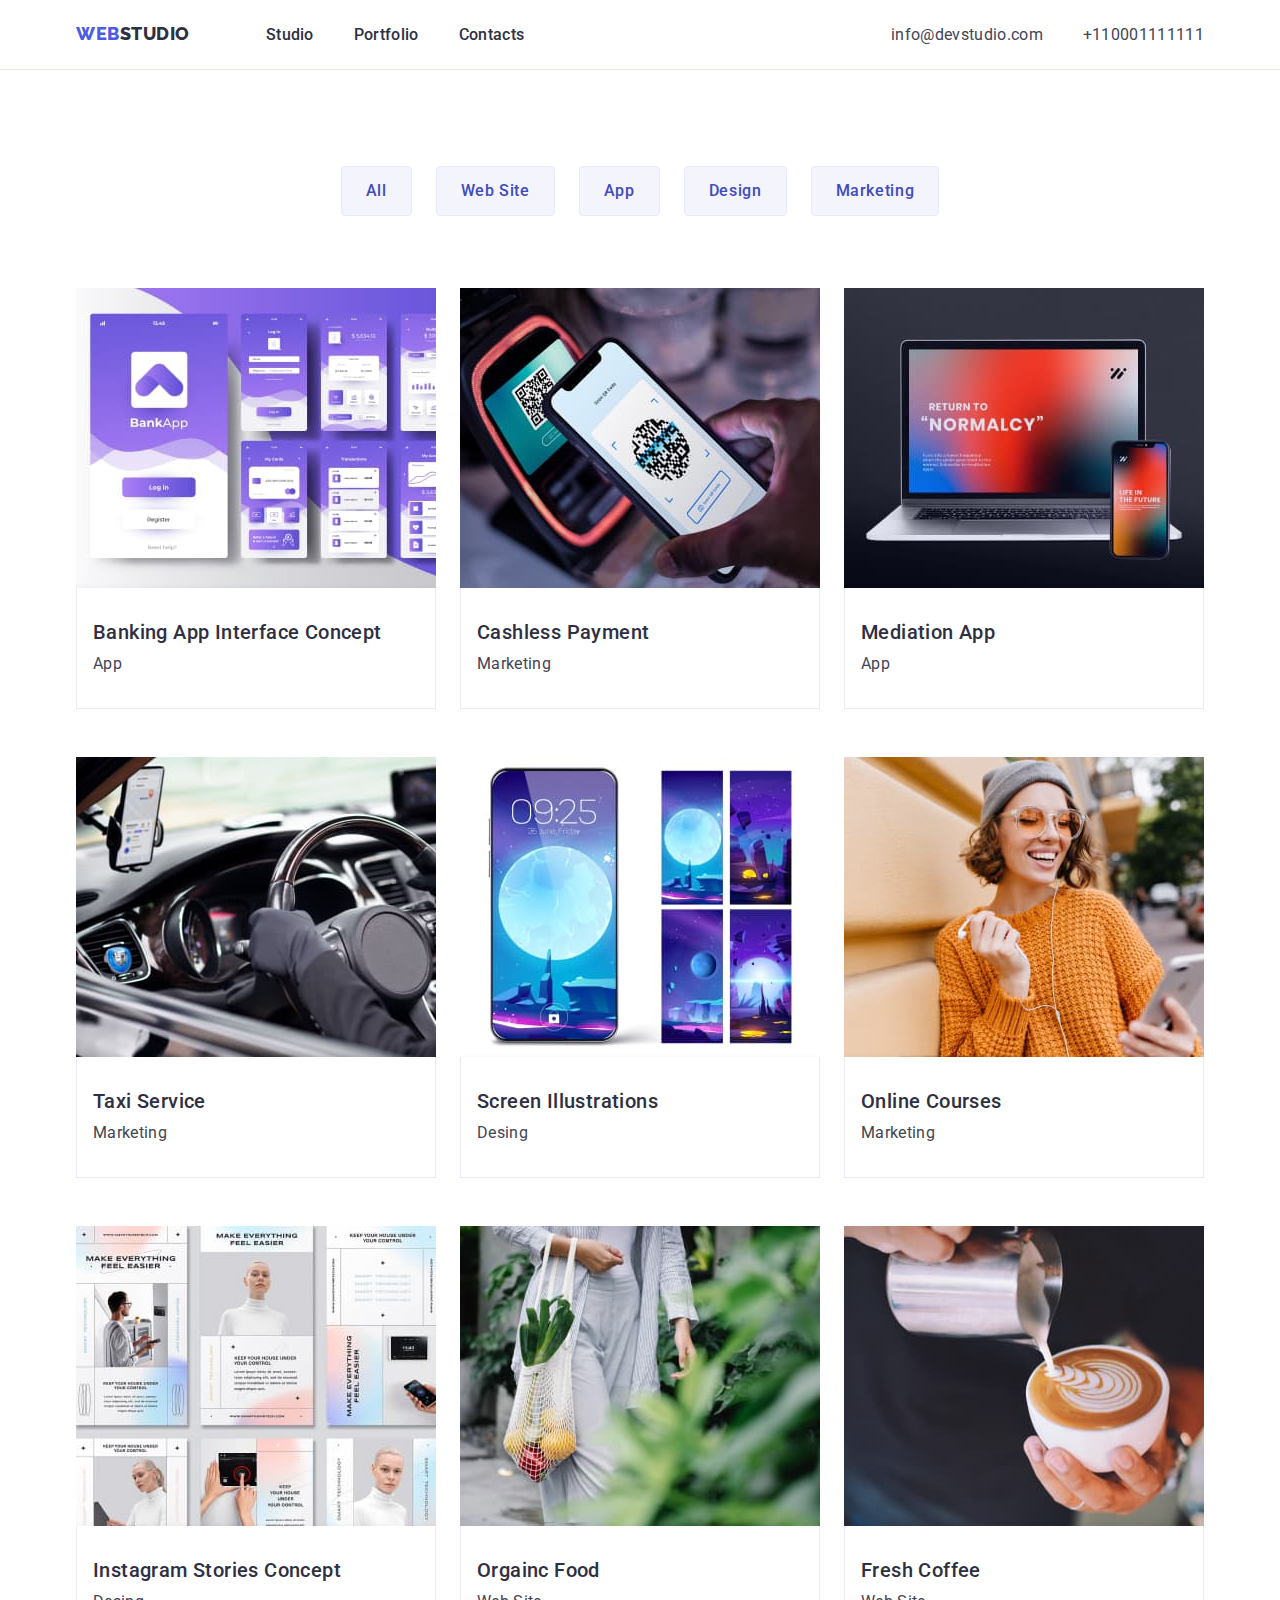
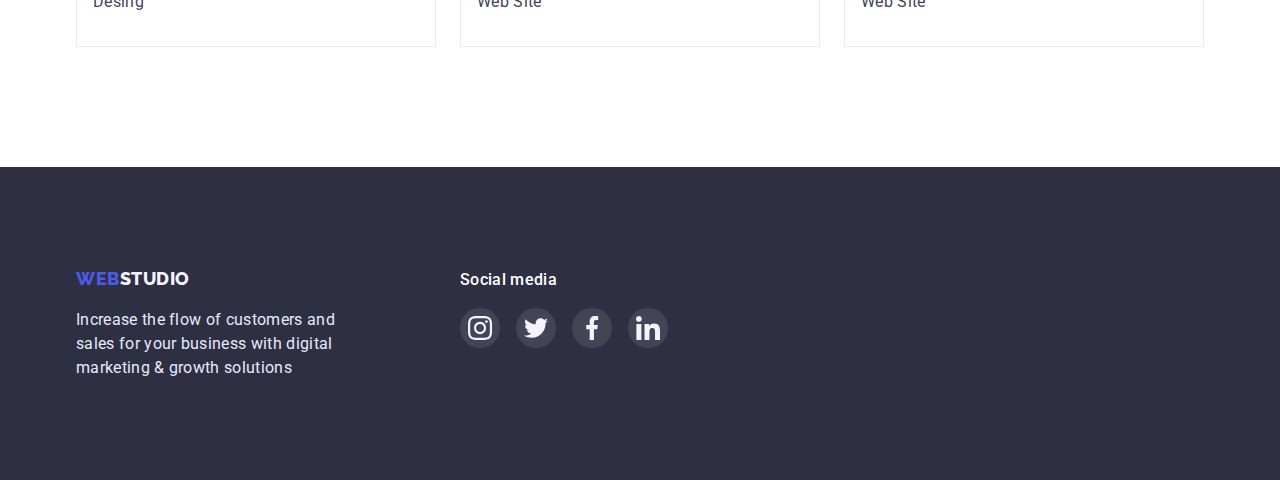
==== portfolio.html @ 86a7ce0c "home work" ====
<!DOCTYPE html>
<html lang="en">
  <head>
    <meta charset="UTF-8" />
    <meta http-equiv="X-UA-Compatible" content="IE=edge" />
    <meta name="viewport" content="width=device-width, initial-scale=1.0" />
    <link rel="preconnect" href="https://fonts.googleapis.com" />
    <link rel="preconnect" href="https://fonts.gstatic.com" crossorigin />
    <link
      href="https://fonts.googleapis.com/css2?family=Raleway:wght@800&family=Roboto:wght@400;500;700;900&display=swap"
      rel="stylesheet"
    />
    <link
      rel="stylesheet"
      href="https://cdn.jsdelivr.net/npm/modern-normalize@1.1.0/modern-normalize.min.css"
    />
    <title>WebStudio</title>
    <link rel="stylesheet" href="./css/styles.css" />
  </head>
  <body>
    <header class="header">
      <div class="container navigation-container">
        <nav class="navigation">
          <a href="" class="logo link"
            ><span class="logo-web">WEB</span
            ><span class="logo-studio">STUDIO</span></a
          >
          <ul class="navigation-list list">
            <li>
              <a class="navigation-link link" href="./index.html"> Studio</a>
            </li>
            <li>
              <a class="navigation-link link" href="./portfolio.html"
                >Portfolio</a
              >
            </li>
            <li><a class="navigation-link link" href="">Contacts</a></li>
          </ul>
        </nav>
        <address>
          <ul class="contacts list">
            <li class="contacts-item">
              <a class="contacts-link link" href="mailto:info@devstudio.com"
                >info@devstudio.com</a
              >
            </li>
            <li class="contacts-item">
              <a class="contacts-link link" href="tel:+110001111111"
                >+110001111111</a
              >
            </li>
          </ul>
        </address>
      </div>
    </header>
    <main>
      <section class="card-menu">
        <div class="container">
          <h1 hidden>Our Works</h1>
          <ul class="button-list list">
            <li class="button-item">
              <button type="button" class="button-icon">All</button>
            </li>
            <li class="button-item">
              <button type="button" class="button-icon">Web Site</button>
            </li>
            <li class="button-item">
              <button type="button" class="button-icon">App</button>
            </li>
            <li class="button-item">
              <button type="button" class="button-icon">Design</button>
            </li>
            <li class="button-item">
              <button type="button" class="button-icon">Marketing</button>
            </li>
          </ul>

          <ul class="cards-list list">
            <li class="cards-item" tabindex="0">
              <div class="card-photo">
                <img
                  src="./images/bankingapp.jpg"
                  alt="photo of the application "
                  width="360"
                  height="300"
                />
                <div class="overlay-card">
                  <p class="overlay-text">
                    14 Stylish and User-Friendly App Design Concepts · Task
                    Manager App · Calorie Tracker App · Exotic Fruit Ecommerce
                    App · Cloud Storage App
                  </p>
                </div>
              </div>
              <div class="cards-description">
                <h3 class="cards-name">Banking App Interface Concept</h3>
                <p class="cards-text">App</p>
              </div>
            </li>
            <li class="cards-item" tabindex="0">
              <div class="card-photo">
                <img
                  src="./images/cashlesspayment.jpg"
                  alt="Photo of the employee"
                  width="360"
                  height="300"
                />
                <div class="overlay-card">
                  <p class="overlay-text">
                    14 Stylish and User-Friendly App Design Concepts · Task
                    Manager App · Calorie Tracker App · Exotic Fruit Ecommerce
                    App · Cloud Storage App
                  </p>
                </div>
              </div>
              <div class="cards-description">
                <h3 class="cards-name">Cashless Payment</h3>
                <p class="cards-text">Marketing</p>
              </div>
            </li>
            <li class="cards-item" tabindex="0">
              <div class="card-photo">
                <img
                  src="./images/meditationapp.jpg"
                  alt="Photo of the application"
                  width="360"
                  height="300"
                />
                <div class="overlay-card">
                  <p class="overlay-text">
                    14 Stylish and User-Friendly App Design Concepts · Task
                    Manager App · Calorie Tracker App · Exotic Fruit Ecommerce
                    App · Cloud Storage App
                  </p>
                </div>
              </div>
              <div class="cards-description">
                <h3 class="cards-name">Mediation App</h3>
                <p class="cards-text">App</p>
              </div>
            </li>
            <li class="cards-item" tabindex="0">
              <div class="card-photo">
                <img
                  src="./images/taxisevice.jpg"
                  alt="Photo of the employee"
                  width="360"
                  height="300"
                />
                <div class="overlay-card">
                  <p class="overlay-text">
                    14 Stylish and User-Friendly App Design Concepts · Task
                    Manager App · Calorie Tracker App · Exotic Fruit Ecommerce
                    App · Cloud Storage App
                  </p>
                </div>
              </div>
              <div class="cards-description">
                <h3 class="cards-name">Taxi Service</h3>
                <p class="cards-text">Marketing</p>
              </div>
            </li>
            <li class="cards-item" tabindex="0">
              <div class="card-photo">
                <img
                  src="./images/screenillustrations.jpg"
                  alt="Photo of the employee"
                  width="360"
                  height="300"
                />
                <div class="overlay-card">
                  <p class="overlay-text">
                    14 Stylish and User-Friendly App Design Concepts · Task
                    Manager App · Calorie Tracker App · Exotic Fruit Ecommerce
                    App · Cloud Storage App
                  </p>
                </div>
              </div>
              <div class="cards-description">
                <h3 class="cards-name">Screen Illustrations</h3>
                <p class="cards-text">Desing</p>
              </div>
            </li>
            <li class="cards-item" tabindex="0">
              <div class="card-photo">
                <img
                  src="./images/onlinecourses.jpg"
                  alt="Photo of the employee"
                  width="360"
                  height="300"
                />
                <div class="overlay-card">
                  <p class="overlay-text">
                    14 Stylish and User-Friendly App Design Concepts · Task
                    Manager App · Calorie Tracker App · Exotic Fruit Ecommerce
                    App · Cloud Storage App
                  </p>
                </div>
              </div>
              <div class="cards-description">
                <h3 class="cards-name">Online Courses</h3>
                <p class="cards-text">Marketing</p>
              </div>
            </li>
            <li class="cards-item" tabindex="0">
              <div class="card-photo">
                <img
                  src="./images/instagramstories.jpg"
                  alt="Photo of the employee"
                  width="360"
                  height="300"
                />
                <div class="overlay-card">
                  <p class="overlay-text">
                    14 Stylish and User-Friendly App Design Concepts · Task
                    Manager App · Calorie Tracker App · Exotic Fruit Ecommerce
                    App · Cloud Storage App
                  </p>
                </div>
              </div>
              <div class="cards-description">
                <h3 class="cards-name">Instagram Stories Concept</h3>
                <p class="cards-text">Desing</p>
              </div>
            </li>
            <li class="cards-item" tabindex="0">
              <div class="card-photo">
                <img
                  src="./images/organicfood.jpg"
                  alt="Photo of the employee"
                  width="360"
                  height="300"
                />
                <div class="overlay-card">
                  <p class="overlay-text">
                    14 Stylish and User-Friendly App Design Concepts · Task
                    Manager App · Calorie Tracker App · Exotic Fruit Ecommerce
                    App · Cloud Storage App
                  </p>
                </div>
              </div>
              <div class="cards-description">
                <h3 class="cards-name">Orgainc Food</h3>
                <p class="cards-text">Web Site</p>
              </div>
            </li>
            <li class="cards-item" tabindex="0">
              <div class="card-photo">
                <img
                  src="./images/freshcoffee.jpg"
                  alt="Photo of the employee"
                  width="360"
                  height="300"
                />
                <div class="overlay-card">
                  <p class="overlay-text">
                    14 Stylish and User-Friendly App Design Concepts · Task
                    Manager App · Calorie Tracker App · Exotic Fruit Ecommerce
                    App · Cloud Storage App
                  </p>
                </div>
              </div>
              <div class="cards-description">
                <h3 class="cards-name">Fresh Coffee</h3>
                <p class="cards-text">Web Site</p>
              </div>
            </li>
          </ul>
        </div>
      </section>
    </main>
    <footer class="footer">
      <div class="container footer-list">
        <div class="footer-box-logo">
          <a class="logo link" href="">
            <span class="logo-web">WEB</span
            ><span class="logo-studio-footer">STUDIO</span></a
          >
          <p class="footer-text">
            Increase the flow of customers and sales for your business with
            digital marketing & growth solutions
          </p>
        </div>
        <div class="social-media">
          <p class="social-media-title">Social media</p>
          <ul class="social-icon-list list">
            <li class="social-list-item">
              <a href="" class="social-list-link">
                <svg class="social-icon" width="24" height="24">
                  <use href="./images/icon.svg#icon-instagram-team"></use>
                </svg>
              </a>
            </li>
            <li class="social-list-item">
              <a href="" class="social-list-link">
                <svg class="social-icon" width="24" height="24">
                  <use href="./images/icon.svg#icon-twitter-team"></use>
                </svg>
              </a>
            </li>
            <li class="social-list-item">
              <a href="" class="social-list-link">
                <svg class="social-icon" width="24" height="24">
                  <use href="./images/icon.svg#icon-facebook-team"></use>
                </svg>
              </a>
            </li>
            <li class="social-list-item">
              <a href="" class="social-list-link">
                <svg class="social-icon" width="24" height="24">
                  <use href="./images/icon.svg#icon-linkedin-team"></use>
                </svg>
              </a>
            </li>
          </ul>
        </div>
      </div>
    </footer>
  </body>
</html>
---- css/styles.css ----
/* Head */
:root {
  --first-btn-color: #4d5ae5;
  --second-btn-color: #404bbf;
  --logo-font: "Raleway", sans-serif;
  --btn-text-color: #404bbf;
  --btn-bg-color: #f4f4fd;
  --btn-sol-color: #e7e9fc;
  --btn-cursor: pointer;
  --text-color: #434455;
  --text-color-hero: #ffffff;
  --color-tx-ourworkers: #2e2f42;
}
* {
  box-sizing: border-box;
}

.container {
  width: 1158px;
  padding: 0 15px;
  margin: 0 auto;
}
h1,
h2,
h3,
h4,
h5,
h6,
p {
  margin: 0;
}
/* --------------none----------- */
ul {
  padding-left: 0;
  list-style: none;
}
.list {
  margin: 0;
}
.link {
  text-decoration: none;
}
body {
  font-family: "Roboto", sans-serif;

  line-height: 1.5;
  color: var(--text-color);
  letter-spacing: 0.02em;
  background: var(--text-color-hero);
}
.header {
  border-bottom: 1px solid #e7e9fc;
}

.logo-web {
  letter-spacing: 0.03em;
  text-transform: uppercase;

  color: var(--first-btn-color);
  font-family: var(--logo-font);
  font-weight: 800;
  font-size: 18px;
  line-height: 1.33;
}

.logo-studio {
  font-family: var(--logo-font);
  font-weight: 800;
  font-size: 18px;
  line-height: 1.33;

  letter-spacing: 0.03em;
  text-transform: uppercase;
  color: var(--color-tx-ourworkers);
}
.navigation-container {
  display: flex;
  align-items: center;
}

.navigation {
  display: flex;
  gap: 76px;
  align-items: center;
}
.navigation-list {
  display: flex;
  gap: 40px;
}
.navigation-link {
  display: block;
  padding: 24px 0;
  font-weight: 500;

  line-height: 1.33;
  color: var(--color-tx-ourworkers);

  letter-spacing: 0.02em;
}
.navigation-link:hover {
  color: var(--btn-text-color);
}
.navigation-link:focus {
  color: var(--btn-text-color);
}
address {
  margin-left: auto;
}
.contacts {
  display: flex;
  gap: 40px;
  font-style: normal;
}
.contacts-link {
  line-height: 1.5;
  letter-spacing: 0.02em;
  color: var(--text-color);
}
.contacts-link:hover {
  color: var(--btn-text-color);
}
.contacts-link:focus {
  color: var(--btn-text-color);
}

/* main-content */
.hero {
  background-image: linear-gradient(
      rgba(46, 47, 66, 0.7),
      rgba(46, 47, 66, 0.7)
    ),
    url("../images/peopleoffice.jpg");
  max-width: 1440px;
  background-size: cover;
  background-repeat: no-repeat;
  padding: 188px 0;
  margin: 0 auto;
}
.hero-title {
  font-weight: 700;
  font-size: 56px;
  line-height: 1.07;
  margin-left: auto;
  margin-right: auto;
  margin-bottom: 48px;
  width: 496px;
  letter-spacing: 0.02em;
  color: var(--text-color-hero);
}
.hero-button {
  cursor: pointer;
  background: var(--first-btn-color);
  box-shadow: 0px 4px 4px rgba(0, 0, 0, 0.15);
  border-radius: 4px;
  font-family: inherit;
  font-weight: 500;
  font-size: 16px;
  line-height: 1.5;
  color: var(--text-color-hero);
  padding: 16px 32px;
  letter-spacing: 0.04em;
  display: block;
  margin: 0 auto;
  border: none;
}
.hero-button:hover {
  background: var(--second-btn-color);
  box-shadow: 0px 4px 4px rgba(0, 0, 0, 0.15);
  border-radius: 4px;
}
.hero-button:focus {
  background: var(--second-btn-color);
  box-shadow: 0px 4px 4px rgba(0, 0, 0, 0.15);
  border-radius: 4px;
}

/*-----------Strengths--------------*/
.section-strengths {
  padding-top: 120px;
  padding-bottom: 120px;
}
.strengths-list {
  display: flex;
  gap: 24px;
}
.strengths-icon {
  box-sizing: border-box;
  border-width: 264px 112px;

  background: var(--btn-bg-color);
  border-radius: 4px;
}

.strengths-icon-item {
  display: flex;
  justify-content: center;
  align-items: center;
  width: 264px;
  height: 112px;
  background-color: var(--btn-bg-color);
}
.strengths-title {
  font-weight: 500;
  font-size: 20px;
  line-height: 1.2;
  margin-top: 8px;
  margin-bottom: 8px;
  letter-spacing: 0.02em;
  color: var(--color-tx-ourworkers);
}

/* --------------WHAT ARE WE DOING---------- */
.our-work {
  padding-bottom: 120px;
}
.our-work-title {
  text-align: center;
  font-weight: 700;
  font-size: 36px;
  line-height: 1.11;
  letter-spacing: 0.02em;
  text-transform: capitalize;
  color: var(--color-tx-ourworkers);

  margin-bottom: 72px;
}
.our-work-list {
  display: flex;
  gap: 24px;
}
img {
  display: block;
}
/* -------------------OUR TEAM-------------- */
.team-section {
  background: var(--btn-bg-color);
  padding-top: 120px;
  padding-bottom: 120px;
}
.team-title {
  text-align: center;
  font-weight: 700;
  font-size: 36px;
  line-height: 1.11;
  letter-spacing: 0.02em;
  text-transform: capitalize;
  color: var(--color-tx-ourworkers);
  margin-bottom: 72px;
}
.team-list {
  display: flex;
  gap: 24px;
}
.team-item {
  background: var(--text-color-hero);
  box-shadow: 0px 1px 6px rgba(46, 47, 66, 0.08),
    0px 1px 1px rgba(46, 47, 66, 0.16), 0px 2px 1px rgba(46, 47, 66, 0.08);
  border-radius: 0px 0px 4px 4px;
  text-align: center;
}
.team-mane {
  padding-top: 32px;
  padding-bottom: 32px;
}
.team-name {
  font-weight: 500;
  font-size: 20px;
  line-height: 1.2;
  letter-spacing: 0.02em;
  color: var(--color-tx-ourworkers);
  margin-bottom: 8px;
}
.team-icon-list {
  display: flex;
  justify-content: center;
  gap: 24px;
  margin-top: 8px;
}
.icon-list-link {
  display: flex;
  justify-content: center;
  align-items: center;
  width: 40px;
  height: 40px;
  border-radius: 50%;
  background-color: var(--first-btn-color);
}
.team-icon {
  fill: var(--btn-bg-color);
}
.icon-list-link:hover {
  background-color: var(--second-btn-color);
}
.icon-list-link:focus {
  background-color: var(--second-btn-color);
}
/* ------------customers----------- */
.customers {
  padding-top: 130px;
  padding-bottom: 120px;
}

.customers-title {
  font-weight: 700;
  font-size: 36px;
  line-height: 1.11;
  text-align: center;
  letter-spacing: 0.02em;
  margin-bottom: 72px;
}

.customers-icon-list {
  display: flex;
  justify-content: center;
  gap: 24px;
}

.customers-list-link {
  display: flex;
  justify-content: center;
  align-items: center;
  width: 168px;
  height: 88px;
  border: 1px solid #8e8f99;
  border-radius: 4px;
}

.customers-list-link:hover,
.customers-list-link:focus {
  border: 1px solid var(--second-btn-color);
  border-radius: 4psx;
}

.customers-icon {
  fill: #8e8f99;
}

.customers-list-link:focus .customers-icon,
.customers-list-link:hover .customers-icon {
  fill: var(--second-btn-color);
}

/* -----------FOOTER------------- */
.footer {
  background: var(--color-tx-ourworkers);
  padding-top: 100px;
  padding-bottom: 100px;
  margin: 0 auto;
}
.footer-list {
  display: flex;
  align-items: baseline;
}

.logo-studio-footer {
  font-family: var(--logo-font);
  font-weight: 800;
  font-size: 18px;
  line-height: 1.33;

  letter-spacing: 0.03em;
  text-transform: uppercase;
  color: var(--btn-bg-color);
}
.footer-text {
  line-height: 1.5;
  letter-spacing: 0.02em;
  color: var(--btn-sol-color);
  width: 264px;
  margin-top: 16px;
}
/* ----------social-media-------- */
.social-media {
  margin-left: 120px;
}
.social-media-title {
  font-weight: 500;
  letter-spacing: 0.02em;
  color: var(--text-color-hero);
}
.social-icon-list {
  display: flex;
  gap: 16px;
  margin-top: 16px;
}

.social-list-link {
  display: flex;
  justify-content: center;
  align-items: center;
  width: 40px;
  height: 40px;
  border-radius: 50%;
  background-color: rgba(255, 255, 255, 0.1);
}
.social-list-link:hover,
.social-list-link:focus {
  background-color: #31d0aa;
}
.social-icon {
  fill: var(--btn-bg-color);
}

/* ----------PORTFOLIO.HTML--------------- */
.card-menu {
  padding-top: 96px;
  padding-bottom: 120px;
}
.button-list {
  display: flex;
  padding: 0px;
  gap: 24px;
  justify-content: center;
  margin-bottom: 72px;
}

.button-icon {
  cursor: var(--btn-cursor);
  font-family: "Roboto", sans-serif;
  font-weight: 500;
  font-size: 16px;
  line-height: 1.5;
  background: var(--btn-bg-color);
  padding: 12px 24px;
  border: 1px solid var(--btn-sol-color);
  border-radius: 4px;

  letter-spacing: 0.04em;
  color: var(--btn-text-color);
}

.button-icon:hover,
.button-icon:focus {
  background: var(--second-btn-color);
  box-shadow: 0px 3px 1px rgba(0, 0, 0, 0.1), 0px 2px 1px rgba(0, 0, 0, 0.08),
    0px 2px 2px rgba(0, 0, 0, 0.12);
  border-radius: 4px;
  letter-spacing: 0.04em;

  color: var(--text-color-hero);
}
.title-our-works {
  font-weight: 700;
  font-size: 36px;
  line-height: 1.11;
  letter-spacing: 0.02em;
  text-transform: capitalize;
}
.card-photo {
  position: relative;
  overflow: hidden;
}
.overlay-text {
  letter-spacing: 0.02em;

  padding: 40px 32px;
  color: #f4f4fd;
}
.overlay-card {
  position: absolute;
  width: 360px;
  height: 300px;
  top: 0;
  left: 0;
  background-color: #4d5ae5;
  box-shadow: 0px 1px 6px rgba(46, 47, 66, 0.08),
    0px 1px 1px rgba(46, 47, 66, 0.16), 0px 2px 1px rgba(46, 47, 66, 0.08);
  transform: translateY(100%);
  transition-duration: 250ms;
  transition-timing-function: cubic-bezier(0.4, 0, 0.2, 1);
  transition-delay: 0;
}

.cards-item:hover .overlay-card,
.cards-item:focus .overlay-card {
  transform: translateY(0);
}
.cards-description {
  border: 1px solid var(--btn-sol-color);
  border-top: none;
  background: var(--text-color-hero);
  padding-top: 32px;
  padding-bottom: 32px;
  padding-left: 16px;
}
.cards-description:hover,
.cards-description:focus {
  box-shadow: 0px 1px 6px rgba(46, 47, 66, 0.08),
    0px 1px 1px rgba(46, 47, 66, 0.16), 0px 2px 1px rgba(46, 47, 66, 0.08);
}
.cards-list {
  display: flex;
  column-gap: 24px;
  row-gap: 48px;
  flex-wrap: wrap;
}
.card-photo {
  border: none;
}

.cards-name {
  font-weight: 500;
  font-size: 20px;
  line-height: 1.2;
  margin-bottom: 8px;
  letter-spacing: 0.02em;
  color: var(--color-tx-ourworkers);
}
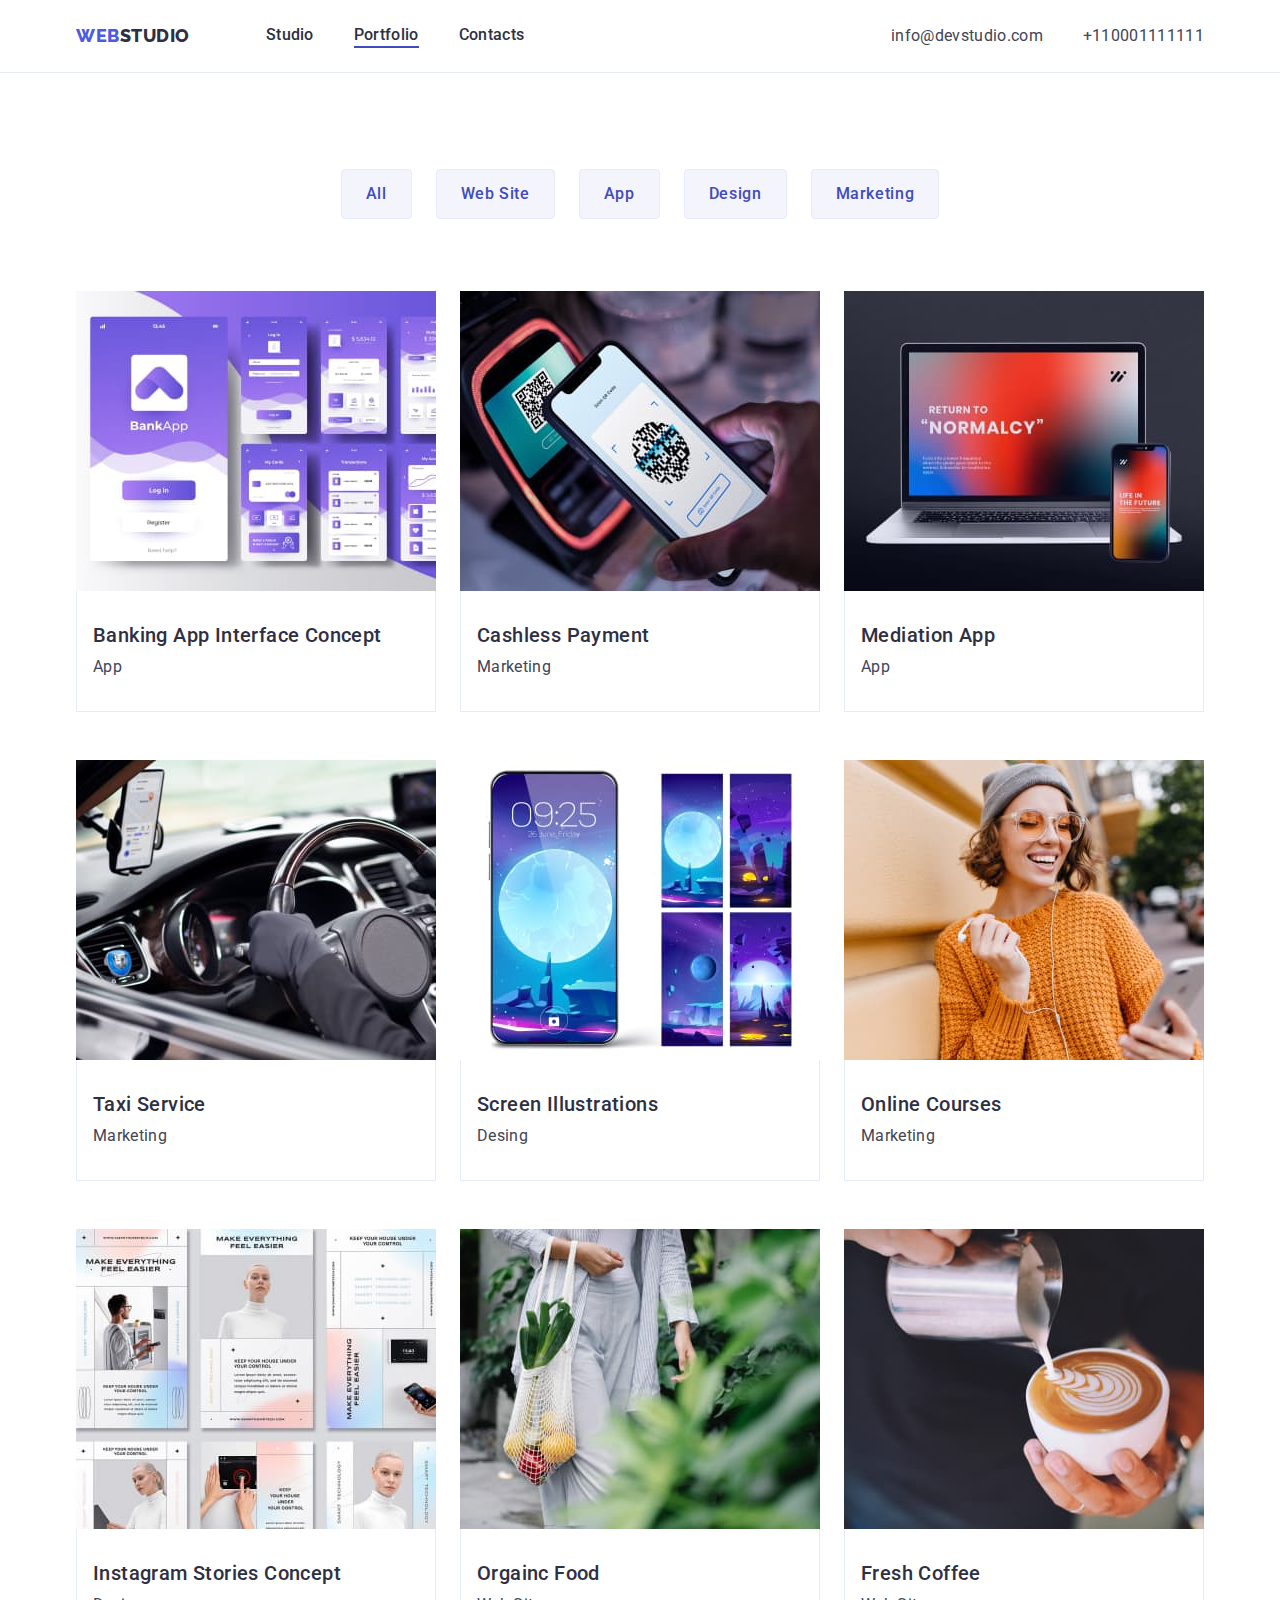
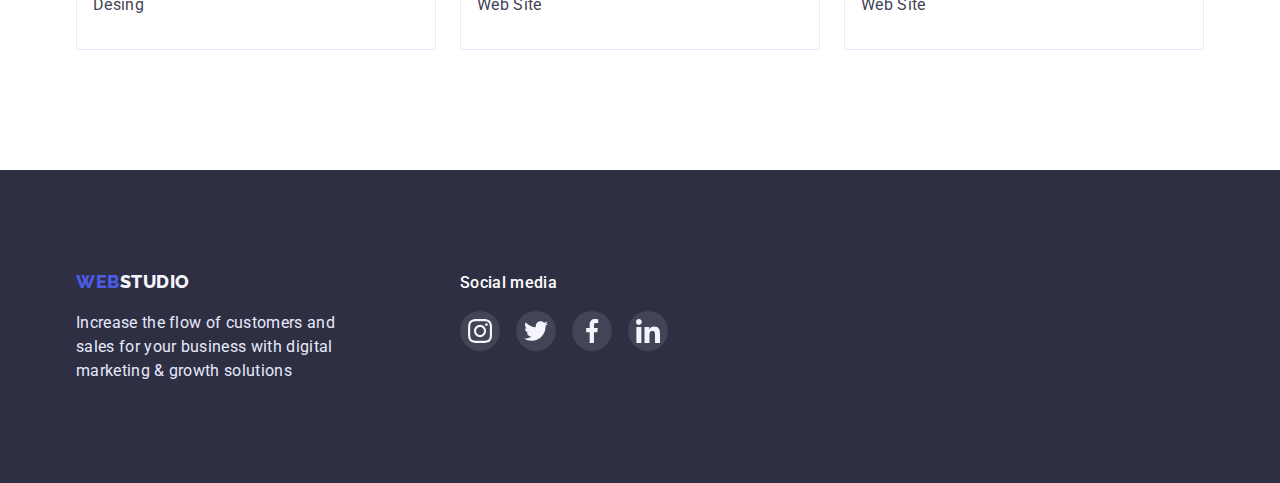
==== commit f4198b05: "home work 5" ====
--- a/portfolio.html
+++ b/portfolio.html
@@ -30,7 +30,9 @@
               <a class="navigation-link link" href="./index.html"> Studio</a>
             </li>
             <li>
-              <a class="navigation-link link" href="./portfolio.html"
+              <a
+                class="navigation-link link-active link"
+                href="./portfolio.html"
                 >Portfolio</a
               >
             </li>
@@ -316,5 +318,6 @@
         </div>
       </div>
     </footer>
+    <script src="./js/modal.js"></script>
   </body>
 </html>
--- a/css/styles.css
+++ b/css/styles.css
@@ -82,6 +82,7 @@
   display: flex;
   gap: 76px;
   align-items: center;
+  height: 72px;
 }
 .navigation-list {
   display: flex;
@@ -96,7 +97,32 @@
   color: var(--color-tx-ourworkers);
 
   letter-spacing: 0.02em;
-}
+  transition-property: color, background-color;
+  transition-duration: 250ms;
+  transition-timing-function: cubic-bezier(0.4, 0, 0.2, 1);
+}
+.link-active::after {
+  content: "";
+  display: block;
+  width: inherit;
+  height: 2px;
+  background-color: var(--btn-text-color);
+}
+.navigation-link:focus::after {
+  content: "";
+  display: block;
+  width: inherit;
+  height: 2px;
+  background-color: var(--btn-text-color);
+}
+.navigation-link:hover::after {
+  content: "";
+  display: block;
+  width: inherit;
+  height: 2px;
+  background-color: var(--btn-text-color);
+}
+
 .navigation-link:hover {
   color: var(--btn-text-color);
 }
@@ -115,10 +141,11 @@
   line-height: 1.5;
   letter-spacing: 0.02em;
   color: var(--text-color);
-}
-.contacts-link:hover {
-  color: var(--btn-text-color);
-}
+  transition-property: color;
+  transition-duration: 250ms;
+  transition-timing-function: cubic-bezier(0.4, 0, 0.2, 1);
+}
+.contacts-link:hover,
 .contacts-link:focus {
   color: var(--btn-text-color);
 }
@@ -162,16 +189,13 @@
   display: block;
   margin: 0 auto;
   border: none;
-}
-.hero-button:hover {
-  background: var(--second-btn-color);
-  box-shadow: 0px 4px 4px rgba(0, 0, 0, 0.15);
-  border-radius: 4px;
-}
+  transition-property: background;
+  transition-duration: 250ms;
+  transition-timing-function: cubic-bezier(0.4, 0, 0.2, 1);
+}
+.hero-button:hover,
 .hero-button:focus {
   background: var(--second-btn-color);
-  box-shadow: 0px 4px 4px rgba(0, 0, 0, 0.15);
-  border-radius: 4px;
 }
 
 /*-----------Strengths--------------*/
@@ -284,16 +308,18 @@
   height: 40px;
   border-radius: 50%;
   background-color: var(--first-btn-color);
+  transition-property: background-сolor;
+  transition-duration: 250ms;
+  transition-timing-function: cubic-bezier(0.4, 0, 0.2, 1);
+}
+.icon-list-link:hover,
+.icon-list-link:focus {
+  background-color: var(--second-btn-color);
 }
 .team-icon {
   fill: var(--btn-bg-color);
 }
-.icon-list-link:hover {
-  background-color: var(--second-btn-color);
-}
-.icon-list-link:focus {
-  background-color: var(--second-btn-color);
-}
+
 /* ------------customers----------- */
 .customers {
   padding-top: 130px;
@@ -323,16 +349,21 @@
   height: 88px;
   border: 1px solid #8e8f99;
   border-radius: 4px;
+  transition-property: border;
+  transition-duration: 250ms;
+  transition-timing-function: cubic-bezier(0.4, 0, 0.2, 1);
 }
 
 .customers-list-link:hover,
 .customers-list-link:focus {
   border: 1px solid var(--second-btn-color);
-  border-radius: 4psx;
 }
 
 .customers-icon {
   fill: #8e8f99;
+  transition-property: fill;
+  transition-duration: 250ms;
+  transition-timing-function: cubic-bezier(0.4, 0, 0.2, 1);
 }
 
 .customers-list-link:focus .customers-icon,
@@ -392,11 +423,15 @@
   height: 40px;
   border-radius: 50%;
   background-color: rgba(255, 255, 255, 0.1);
+  transition-property: background-color;
+  transition-duration: 250ms;
+  transition-timing-function: cubic-bezier(0.4, 0, 0.2, 1);
 }
 .social-list-link:hover,
 .social-list-link:focus {
   background-color: #31d0aa;
 }
+
 .social-icon {
   fill: var(--btn-bg-color);
 }
@@ -424,9 +459,11 @@
   padding: 12px 24px;
   border: 1px solid var(--btn-sol-color);
   border-radius: 4px;
-
   letter-spacing: 0.04em;
   color: var(--btn-text-color);
+  transition-property: background, box-shadow, border-radius, color;
+  transition-duration: 250ms;
+  transition-timing-function: cubic-bezier(0.4, 0, 0.2, 1);
 }
 
 .button-icon:hover,
@@ -435,7 +472,6 @@
   box-shadow: 0px 3px 1px rgba(0, 0, 0, 0.1), 0px 2px 1px rgba(0, 0, 0, 0.08),
     0px 2px 2px rgba(0, 0, 0, 0.12);
   border-radius: 4px;
-  letter-spacing: 0.04em;
 
   color: var(--text-color-hero);
 }
@@ -463,12 +499,10 @@
   top: 0;
   left: 0;
   background-color: #4d5ae5;
-  box-shadow: 0px 1px 6px rgba(46, 47, 66, 0.08),
-    0px 1px 1px rgba(46, 47, 66, 0.16), 0px 2px 1px rgba(46, 47, 66, 0.08);
   transform: translateY(100%);
-  transition-duration: 250ms;
-  transition-timing-function: cubic-bezier(0.4, 0, 0.2, 1);
-  transition-delay: 0;
+  transition-property: background-color, transform;
+  transition-duration: 250ms;
+  transition-timing-function: cubic-bezier(0.4, 0, 0.2, 1);
 }
 
 .cards-item:hover .overlay-card,
@@ -482,6 +516,9 @@
   padding-top: 32px;
   padding-bottom: 32px;
   padding-left: 16px;
+  transition-property: box-shadow;
+  transition-duration: 250ms;
+  transition-timing-function: cubic-bezier(0.4, 0, 0.2, 1);
 }
 .cards-description:hover,
 .cards-description:focus {
@@ -506,3 +543,65 @@
   letter-spacing: 0.02em;
   color: var(--color-tx-ourworkers);
 }
+/* =============== modal window ================*/
+.backdrop {
+  position: fixed;
+  top: 0;
+  left: 0;
+  width: 100%;
+  height: 100%;
+  background-color: rgba(46, 47, 66, 0.4);
+  z-index: 100;
+  transition: opacity, visibility;
+  transition-duration: 250ms;
+  transition-timing-function: linear;
+  transition-delay: 0;
+}
+.backdrop.is-hidden {
+  opacity: 0;
+  visibility: hidden;
+  pointer-events: none;
+}
+.modal {
+  width: 408px;
+  height: 576px;
+  position: absolute;
+  top: 50%;
+  left: 50%;
+  transform: translate(-50%, -50%);
+  background-color: #fcfcfc;
+  box-shadow: 0px 1px 1px rgba(0, 0, 0, 0.14), 0px 1px 3px rgba(0, 0, 0, 0.12),
+    0px 2px 1px rgba(0, 0, 0, 0.2);
+  border-radius: 4px;
+}
+.modal-close-btn {
+  cursor: pointer;
+  display: flex;
+  justify-content: center;
+  align-items: center;
+  background-color: #e7e9fc;
+  border: 1px solid rgba(0, 0, 0, 0.1);
+  border-radius: 50%;
+  position: absolute;
+  top: 24px;
+  right: 24px;
+  height: 24px;
+  width: 24px;
+  transition-property: background-color, border-radius;
+  transition-duration: 250ms;
+  transition-timing-function: cubic-bezier(0.4, 0, 0.2, 1);
+}
+.modal-close-btn:hover,
+.modal-close-btn:focus {
+  background-color: var(--second-btn-color);
+  border-radius: 4px;
+}
+.modal-close-btn-icon {
+  transition-property: fill;
+  transition-duration: 250ms;
+  transition-timing-function: cubic-bezier(0.4, 0, 0.2, 1);
+}
+.modal-close-btn:hover .modal-close-btn-icon,
+.modal-close-btn:focus .modal-close-btn-icon {
+  fill: #ffffff;
+}
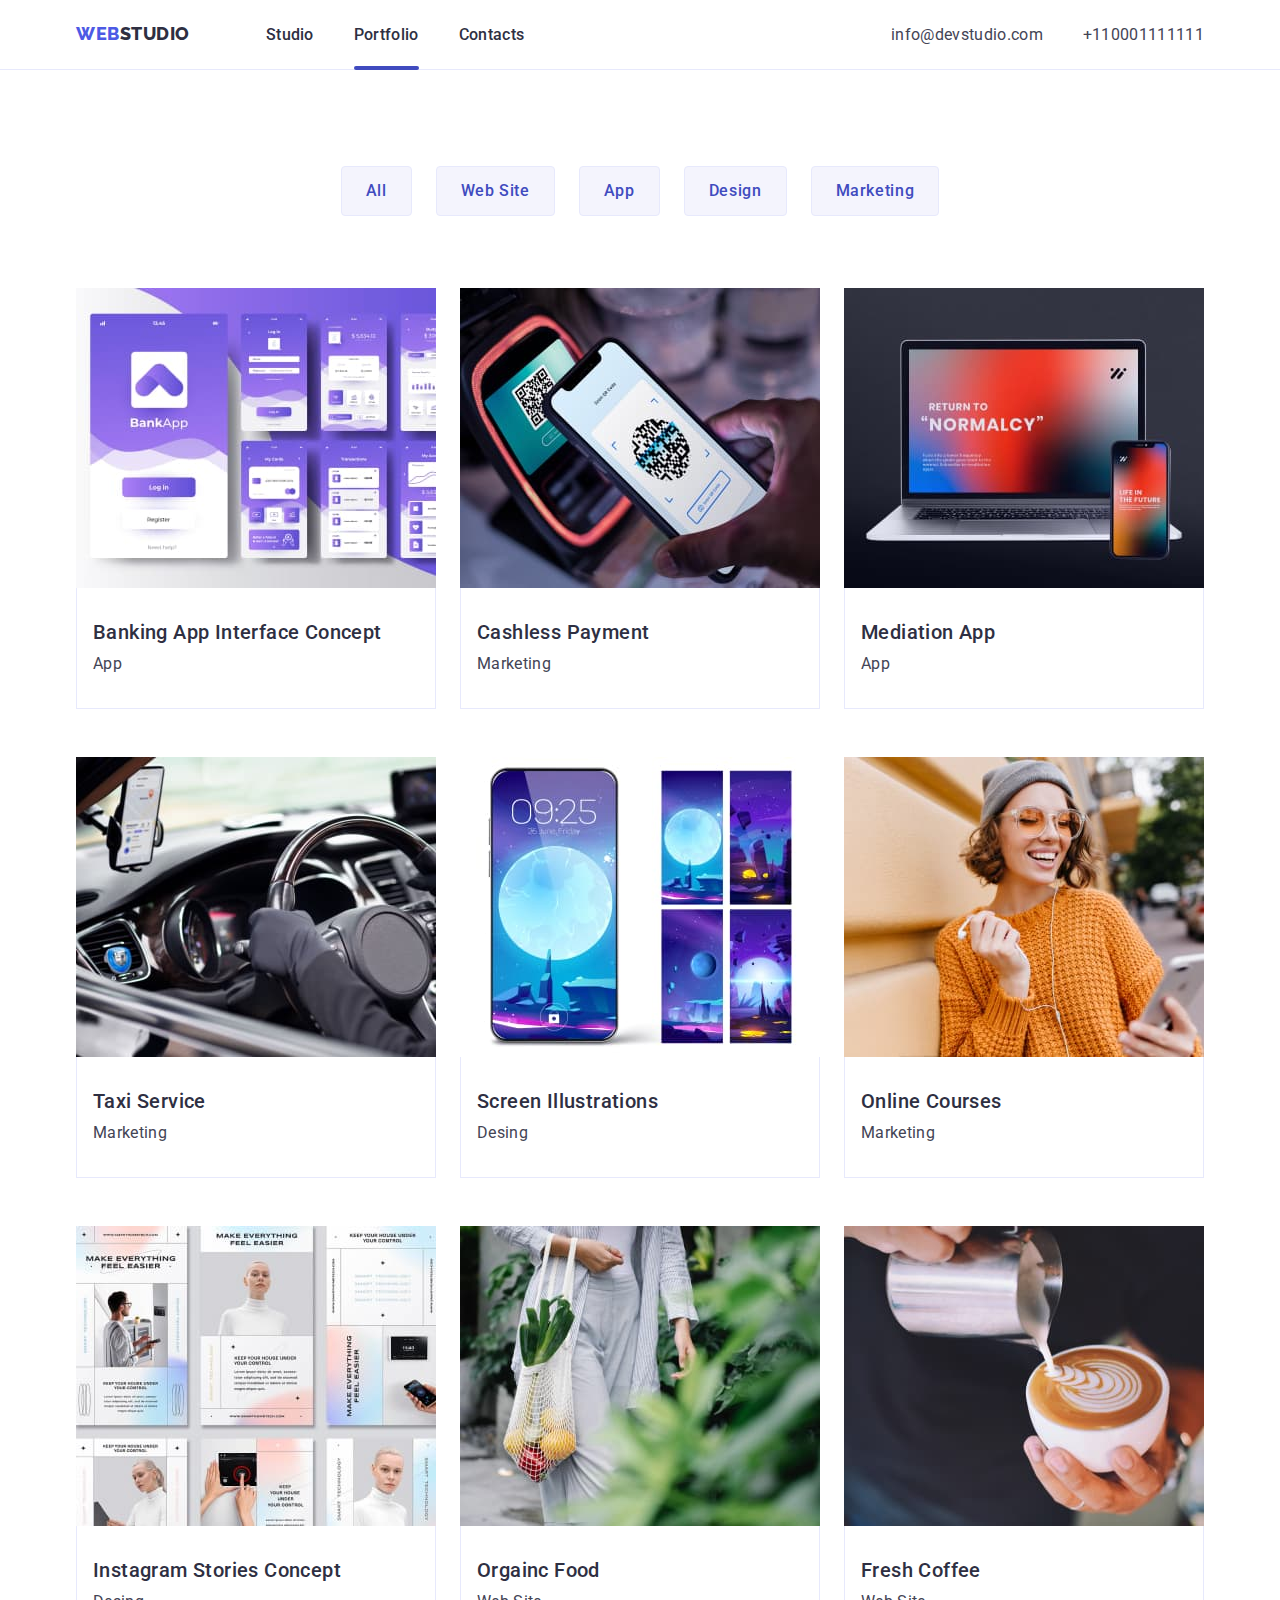
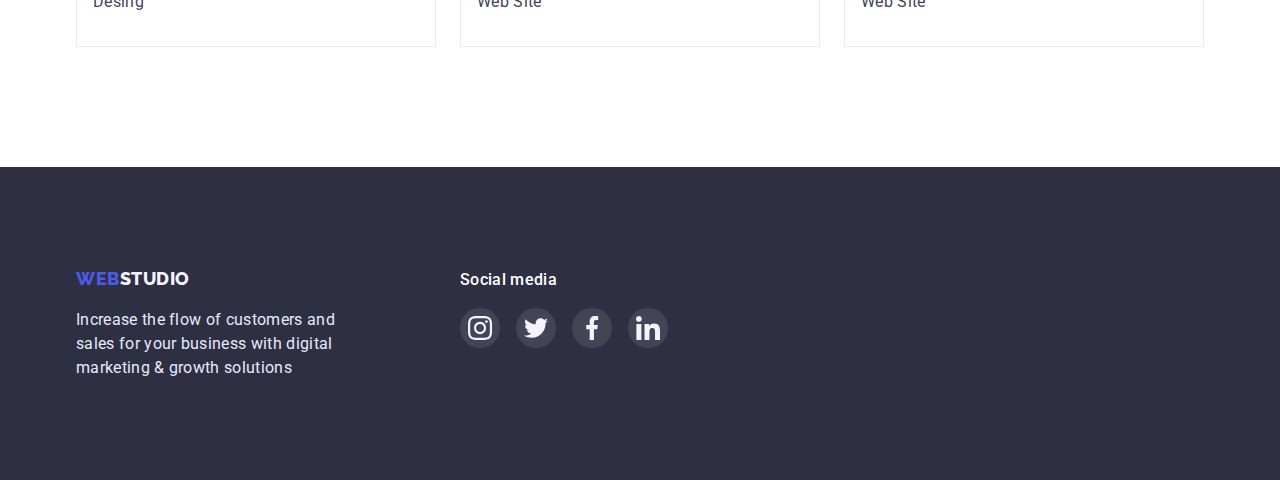
==== commit 1b0830d7: "home work" ====
--- a/portfolio.html
+++ b/portfolio.html
@@ -86,13 +86,11 @@
                   width="360"
                   height="300"
                 />
-                <div class="overlay-card">
-                  <p class="overlay-text">
-                    14 Stylish and User-Friendly App Design Concepts · Task
-                    Manager App · Calorie Tracker App · Exotic Fruit Ecommerce
-                    App · Cloud Storage App
-                  </p>
-                </div>
+                <p class="overlay-text">
+                  14 Stylish and User-Friendly App Design Concepts · Task
+                  Manager App · Calorie Tracker App · Exotic Fruit Ecommerce App
+                  · Cloud Storage App
+                </p>
               </div>
               <div class="cards-description">
                 <h3 class="cards-name">Banking App Interface Concept</h3>
@@ -107,13 +105,11 @@
                   width="360"
                   height="300"
                 />
-                <div class="overlay-card">
-                  <p class="overlay-text">
-                    14 Stylish and User-Friendly App Design Concepts · Task
-                    Manager App · Calorie Tracker App · Exotic Fruit Ecommerce
-                    App · Cloud Storage App
-                  </p>
-                </div>
+                <p class="overlay-text">
+                  14 Stylish and User-Friendly App Design Concepts · Task
+                  Manager App · Calorie Tracker App · Exotic Fruit Ecommerce App
+                  · Cloud Storage App
+                </p>
               </div>
               <div class="cards-description">
                 <h3 class="cards-name">Cashless Payment</h3>
@@ -128,13 +124,11 @@
                   width="360"
                   height="300"
                 />
-                <div class="overlay-card">
-                  <p class="overlay-text">
-                    14 Stylish and User-Friendly App Design Concepts · Task
-                    Manager App · Calorie Tracker App · Exotic Fruit Ecommerce
-                    App · Cloud Storage App
-                  </p>
-                </div>
+                <p class="overlay-text">
+                  14 Stylish and User-Friendly App Design Concepts · Task
+                  Manager App · Calorie Tracker App · Exotic Fruit Ecommerce App
+                  · Cloud Storage App
+                </p>
               </div>
               <div class="cards-description">
                 <h3 class="cards-name">Mediation App</h3>
@@ -149,13 +143,11 @@
                   width="360"
                   height="300"
                 />
-                <div class="overlay-card">
-                  <p class="overlay-text">
-                    14 Stylish and User-Friendly App Design Concepts · Task
-                    Manager App · Calorie Tracker App · Exotic Fruit Ecommerce
-                    App · Cloud Storage App
-                  </p>
-                </div>
+                <p class="overlay-text">
+                  14 Stylish and User-Friendly App Design Concepts · Task
+                  Manager App · Calorie Tracker App · Exotic Fruit Ecommerce App
+                  · Cloud Storage App
+                </p>
               </div>
               <div class="cards-description">
                 <h3 class="cards-name">Taxi Service</h3>
@@ -170,13 +162,11 @@
                   width="360"
                   height="300"
                 />
-                <div class="overlay-card">
-                  <p class="overlay-text">
-                    14 Stylish and User-Friendly App Design Concepts · Task
-                    Manager App · Calorie Tracker App · Exotic Fruit Ecommerce
-                    App · Cloud Storage App
-                  </p>
-                </div>
+                <p class="overlay-text">
+                  14 Stylish and User-Friendly App Design Concepts · Task
+                  Manager App · Calorie Tracker App · Exotic Fruit Ecommerce App
+                  · Cloud Storage App
+                </p>
               </div>
               <div class="cards-description">
                 <h3 class="cards-name">Screen Illustrations</h3>
@@ -191,13 +181,11 @@
                   width="360"
                   height="300"
                 />
-                <div class="overlay-card">
-                  <p class="overlay-text">
-                    14 Stylish and User-Friendly App Design Concepts · Task
-                    Manager App · Calorie Tracker App · Exotic Fruit Ecommerce
-                    App · Cloud Storage App
-                  </p>
-                </div>
+                <p class="overlay-text">
+                  14 Stylish and User-Friendly App Design Concepts · Task
+                  Manager App · Calorie Tracker App · Exotic Fruit Ecommerce App
+                  · Cloud Storage App
+                </p>
               </div>
               <div class="cards-description">
                 <h3 class="cards-name">Online Courses</h3>
@@ -212,13 +200,11 @@
                   width="360"
                   height="300"
                 />
-                <div class="overlay-card">
-                  <p class="overlay-text">
-                    14 Stylish and User-Friendly App Design Concepts · Task
-                    Manager App · Calorie Tracker App · Exotic Fruit Ecommerce
-                    App · Cloud Storage App
-                  </p>
-                </div>
+                <p class="overlay-text">
+                  14 Stylish and User-Friendly App Design Concepts · Task
+                  Manager App · Calorie Tracker App · Exotic Fruit Ecommerce App
+                  · Cloud Storage App
+                </p>
               </div>
               <div class="cards-description">
                 <h3 class="cards-name">Instagram Stories Concept</h3>
@@ -233,13 +219,11 @@
                   width="360"
                   height="300"
                 />
-                <div class="overlay-card">
-                  <p class="overlay-text">
-                    14 Stylish and User-Friendly App Design Concepts · Task
-                    Manager App · Calorie Tracker App · Exotic Fruit Ecommerce
-                    App · Cloud Storage App
-                  </p>
-                </div>
+                <p class="overlay-text">
+                  14 Stylish and User-Friendly App Design Concepts · Task
+                  Manager App · Calorie Tracker App · Exotic Fruit Ecommerce App
+                  · Cloud Storage App
+                </p>
               </div>
               <div class="cards-description">
                 <h3 class="cards-name">Orgainc Food</h3>
@@ -254,13 +238,11 @@
                   width="360"
                   height="300"
                 />
-                <div class="overlay-card">
-                  <p class="overlay-text">
-                    14 Stylish and User-Friendly App Design Concepts · Task
-                    Manager App · Calorie Tracker App · Exotic Fruit Ecommerce
-                    App · Cloud Storage App
-                  </p>
-                </div>
+                <p class="overlay-text">
+                  14 Stylish and User-Friendly App Design Concepts · Task
+                  Manager App · Calorie Tracker App · Exotic Fruit Ecommerce App
+                  · Cloud Storage App
+                </p>
               </div>
               <div class="cards-description">
                 <h3 class="cards-name">Fresh Coffee</h3>
--- a/css/styles.css
+++ b/css/styles.css
@@ -82,7 +82,6 @@
   display: flex;
   gap: 76px;
   align-items: center;
-  height: 72px;
 }
 .navigation-list {
   display: flex;
@@ -92,7 +91,7 @@
   display: block;
   padding: 24px 0;
   font-weight: 500;
-
+  position: relative;
   line-height: 1.33;
   color: var(--color-tx-ourworkers);
 
@@ -102,13 +101,16 @@
   transition-timing-function: cubic-bezier(0.4, 0, 0.2, 1);
 }
 .link-active::after {
+  position: absolute;
   content: "";
   display: block;
-  width: inherit;
-  height: 2px;
+  width: 100%;
+  height: 4px;
+  border-radius: 2px;
+  bottom: -1px;
   background-color: var(--btn-text-color);
 }
-.navigation-link:focus::after {
+/* .navigation-link:focus::after {
   content: "";
   display: block;
   width: inherit;
@@ -121,7 +123,7 @@
   width: inherit;
   height: 2px;
   background-color: var(--btn-text-color);
-}
+} */
 
 .navigation-link:hover {
   color: var(--btn-text-color);
@@ -461,7 +463,7 @@
   border-radius: 4px;
   letter-spacing: 0.04em;
   color: var(--btn-text-color);
-  transition-property: background, box-shadow, border-radius, color;
+  transition-property: background, box-shadow, color;
   transition-duration: 250ms;
   transition-timing-function: cubic-bezier(0.4, 0, 0.2, 1);
 }
@@ -471,7 +473,6 @@
   background: var(--second-btn-color);
   box-shadow: 0px 3px 1px rgba(0, 0, 0, 0.1), 0px 2px 1px rgba(0, 0, 0, 0.08),
     0px 2px 2px rgba(0, 0, 0, 0.12);
-  border-radius: 4px;
 
   color: var(--text-color-hero);
 }
@@ -491,8 +492,6 @@
 
   padding: 40px 32px;
   color: #f4f4fd;
-}
-.overlay-card {
   position: absolute;
   width: 360px;
   height: 300px;
@@ -500,13 +499,13 @@
   left: 0;
   background-color: #4d5ae5;
   transform: translateY(100%);
-  transition-property: background-color, transform;
-  transition-duration: 250ms;
-  transition-timing-function: cubic-bezier(0.4, 0, 0.2, 1);
-}
-
-.cards-item:hover .overlay-card,
-.cards-item:focus .overlay-card {
+  transition-property: transform;
+  transition-duration: 250ms;
+  transition-timing-function: cubic-bezier(0.4, 0, 0.2, 1);
+}
+
+.cards-item:hover .overlay-text,
+.cards-item:focus .overlay-text {
   transform: translateY(0);
 }
 .cards-description {
@@ -554,7 +553,8 @@
   z-index: 100;
   transition: opacity, visibility;
   transition-duration: 250ms;
-  transition-timing-function: linear;
+  transition-timing-function: cubic-bezier(0.4, 0, 0.2, 1);
+
   transition-delay: 0;
 }
 .backdrop.is-hidden {
@@ -587,14 +587,13 @@
   right: 24px;
   height: 24px;
   width: 24px;
-  transition-property: background-color, border-radius;
+  transition-property: background-color;
   transition-duration: 250ms;
   transition-timing-function: cubic-bezier(0.4, 0, 0.2, 1);
 }
 .modal-close-btn:hover,
 .modal-close-btn:focus {
   background-color: var(--second-btn-color);
-  border-radius: 4px;
 }
 .modal-close-btn-icon {
   transition-property: fill;
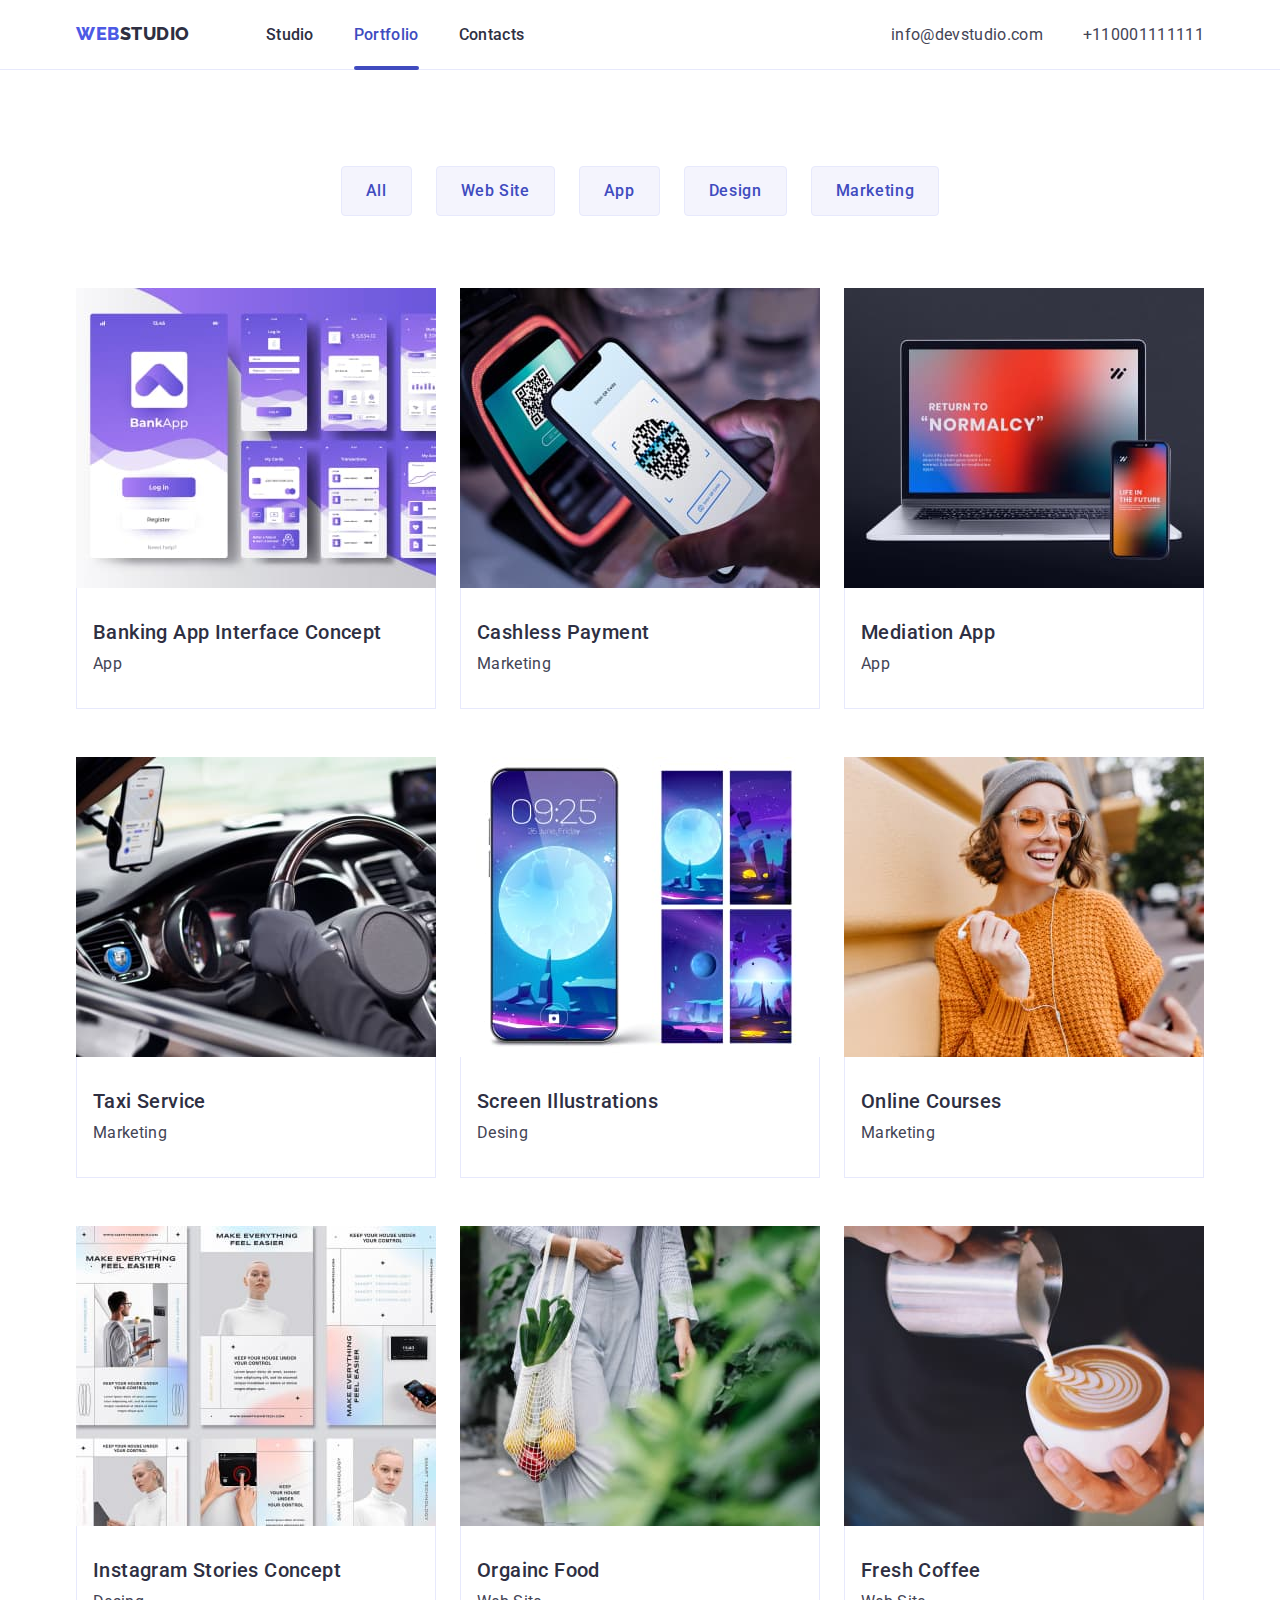
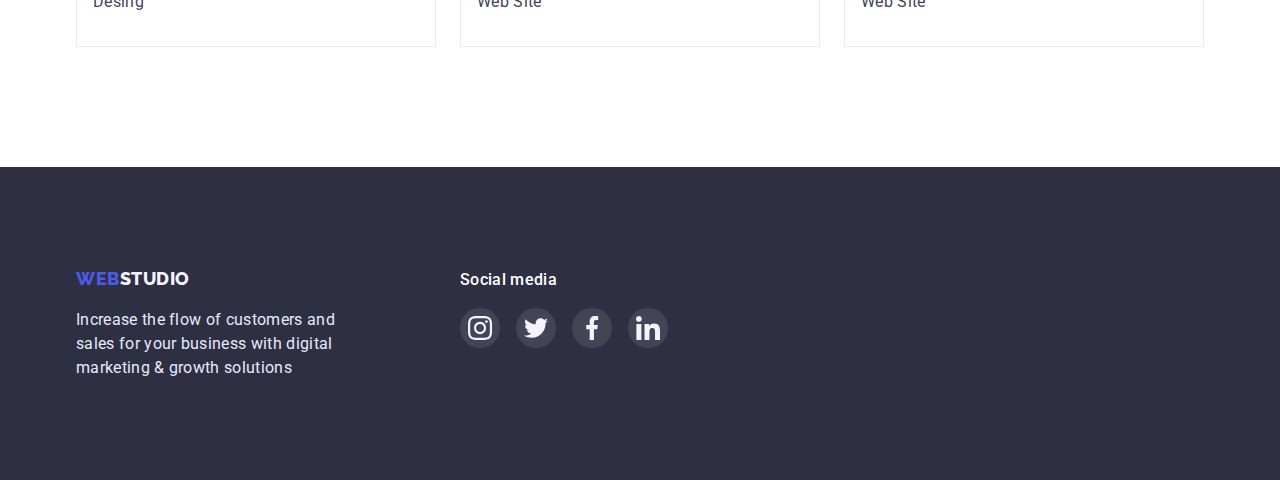
==== commit 266428ac: "h" ====
--- a/portfolio.html
+++ b/portfolio.html
@@ -31,7 +31,7 @@
             </li>
             <li>
               <a
-                class="navigation-link link-active link"
+                class="navigation-active link-active link"
                 href="./portfolio.html"
                 >Portfolio</a
               >
--- a/css/styles.css
+++ b/css/styles.css
@@ -87,19 +87,6 @@
   display: flex;
   gap: 40px;
 }
-.navigation-link {
-  display: block;
-  padding: 24px 0;
-  font-weight: 500;
-  position: relative;
-  line-height: 1.33;
-  color: var(--color-tx-ourworkers);
-
-  letter-spacing: 0.02em;
-  transition-property: color, background-color;
-  transition-duration: 250ms;
-  transition-timing-function: cubic-bezier(0.4, 0, 0.2, 1);
-}
 .link-active::after {
   position: absolute;
   content: "";
@@ -108,22 +95,32 @@
   height: 4px;
   border-radius: 2px;
   bottom: -1px;
+
   background-color: var(--btn-text-color);
 }
-/* .navigation-link:focus::after {
-  content: "";
+.navigation-active {
   display: block;
-  width: inherit;
-  height: 2px;
-  background-color: var(--btn-text-color);
-}
-.navigation-link:hover::after {
-  content: "";
+  padding: 24px 0;
+  font-weight: 500;
+  position: relative;
+  line-height: 1.33;
+  color: var(--second-btn-color);
+
+  letter-spacing: 0.02em;
+}
+.navigation-link {
   display: block;
-  width: inherit;
-  height: 2px;
-  background-color: var(--btn-text-color);
-} */
+  padding: 24px 0;
+  font-weight: 500;
+  position: relative;
+  line-height: 1.33;
+  color: var(--color-tx-ourworkers);
+
+  letter-spacing: 0.02em;
+  transition-property: color;
+  transition-duration: 250ms;
+  transition-timing-function: cubic-bezier(0.4, 0, 0.2, 1);
+}
 
 .navigation-link:hover {
   color: var(--btn-text-color);
